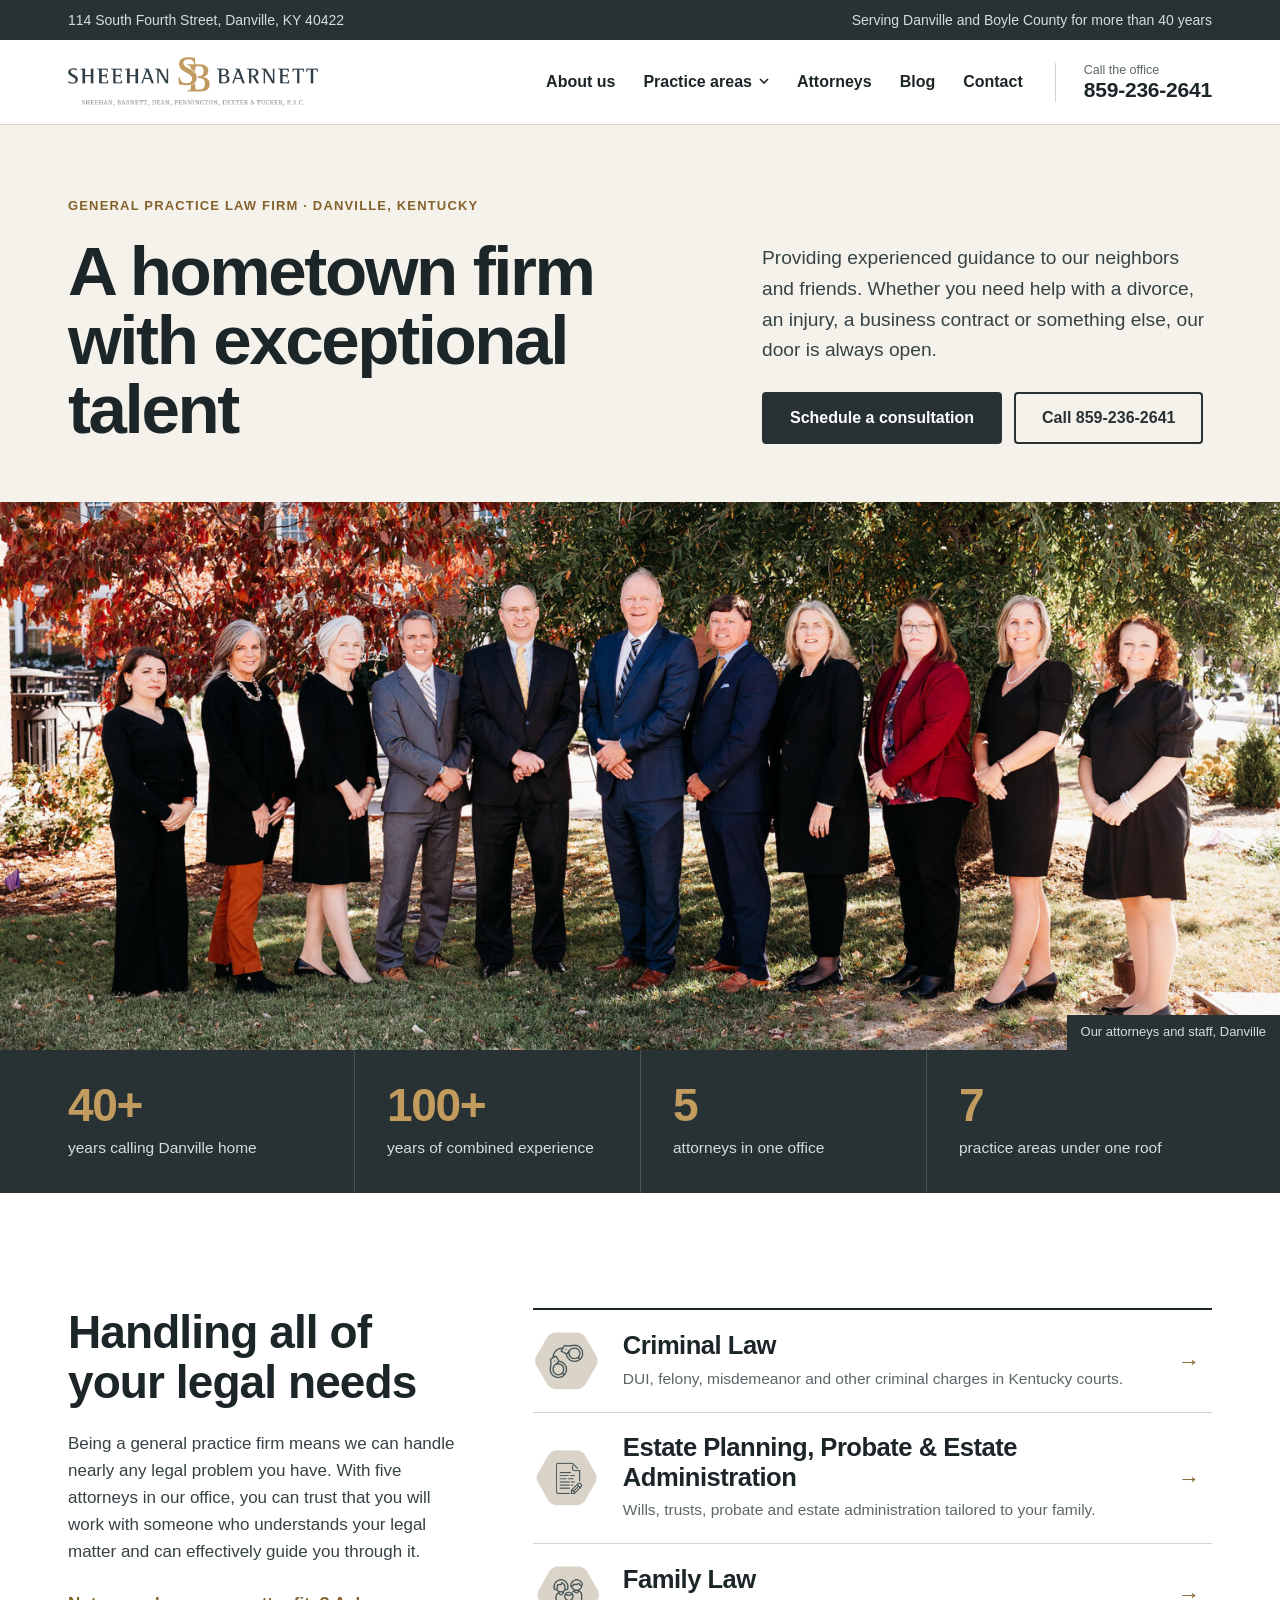
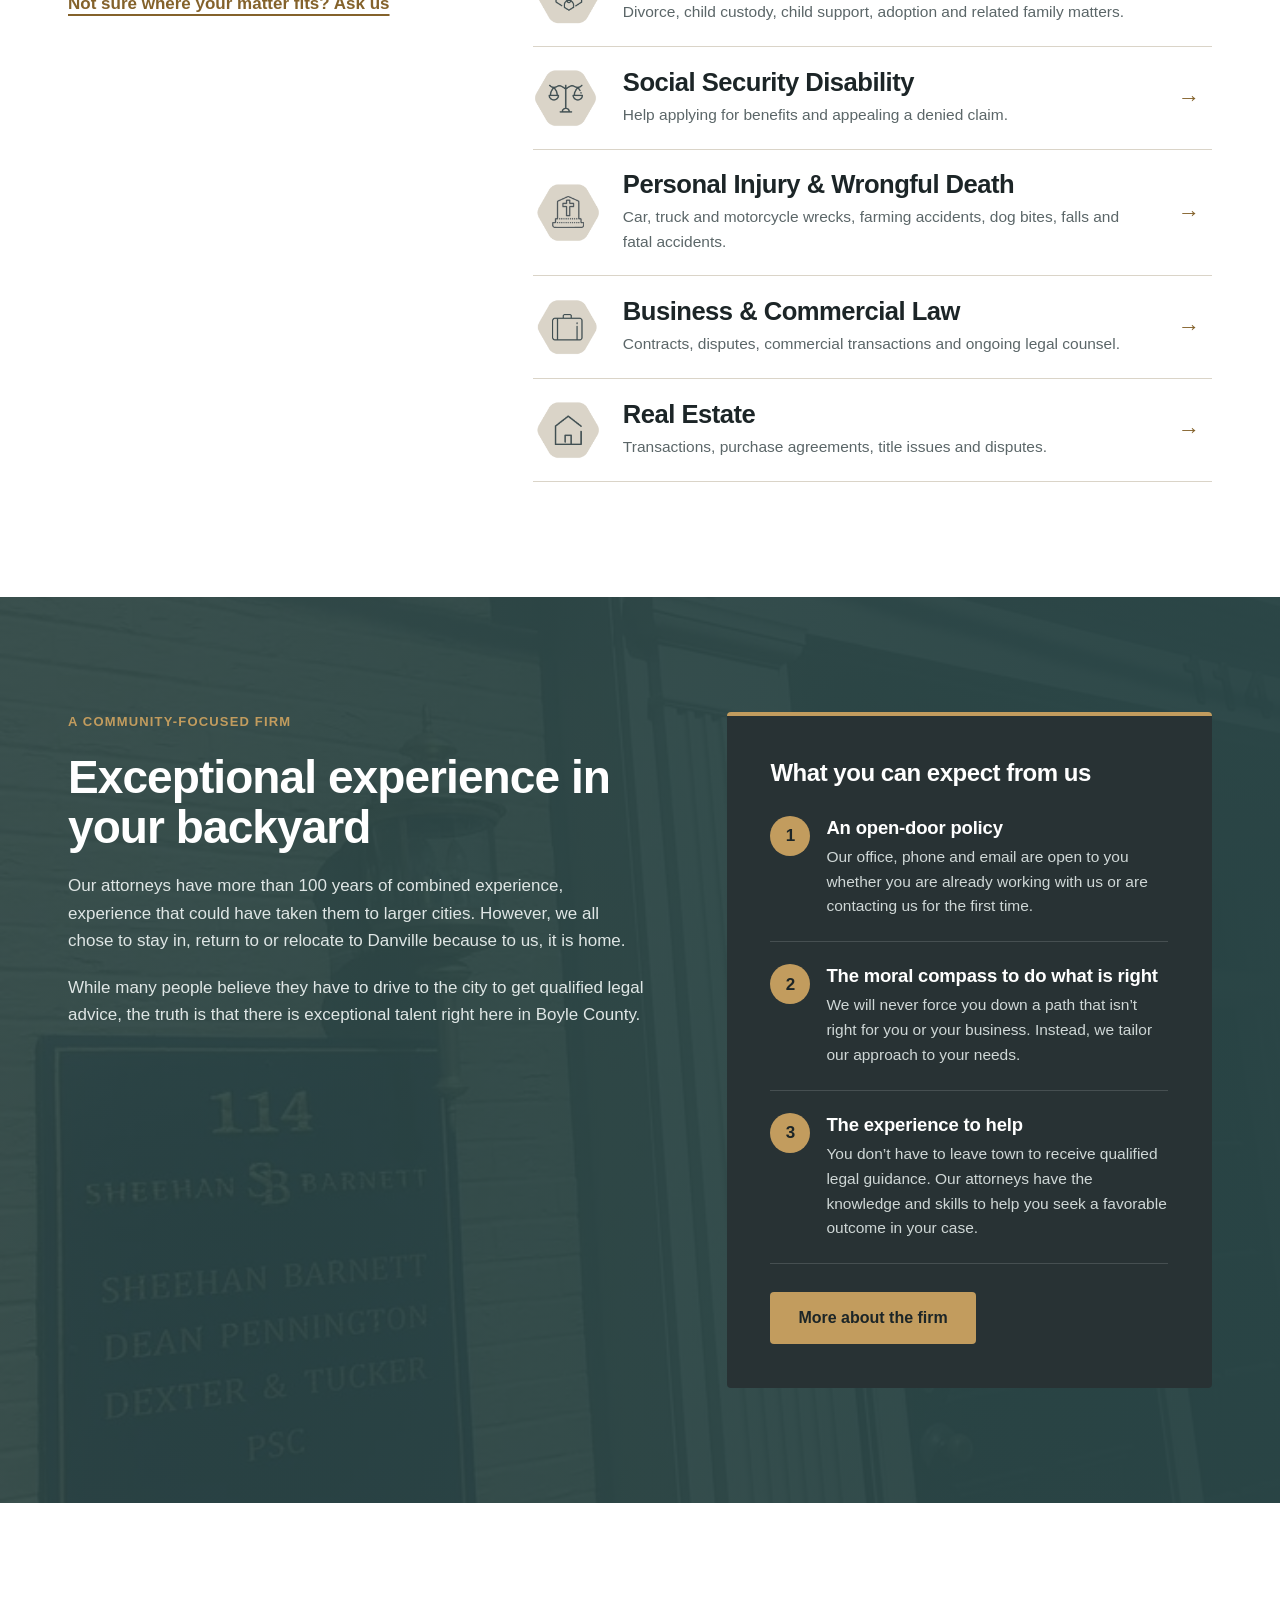
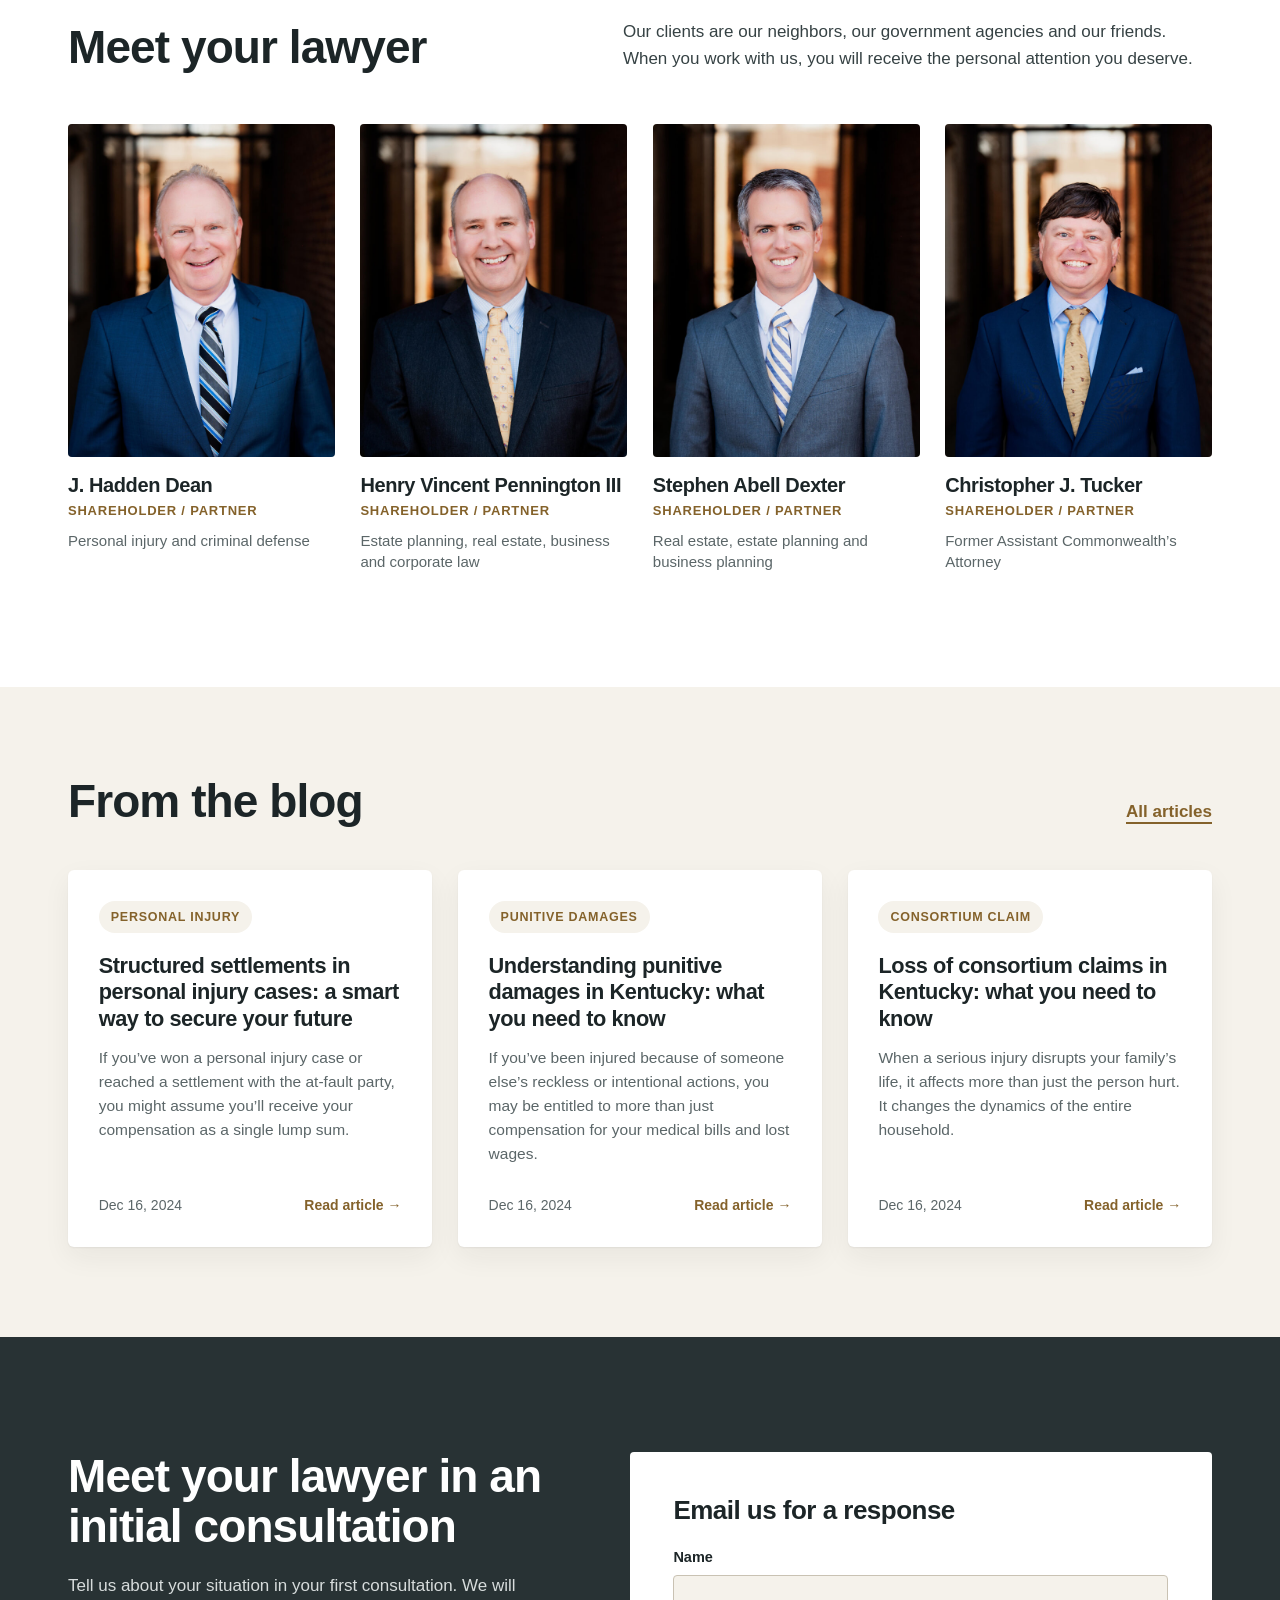
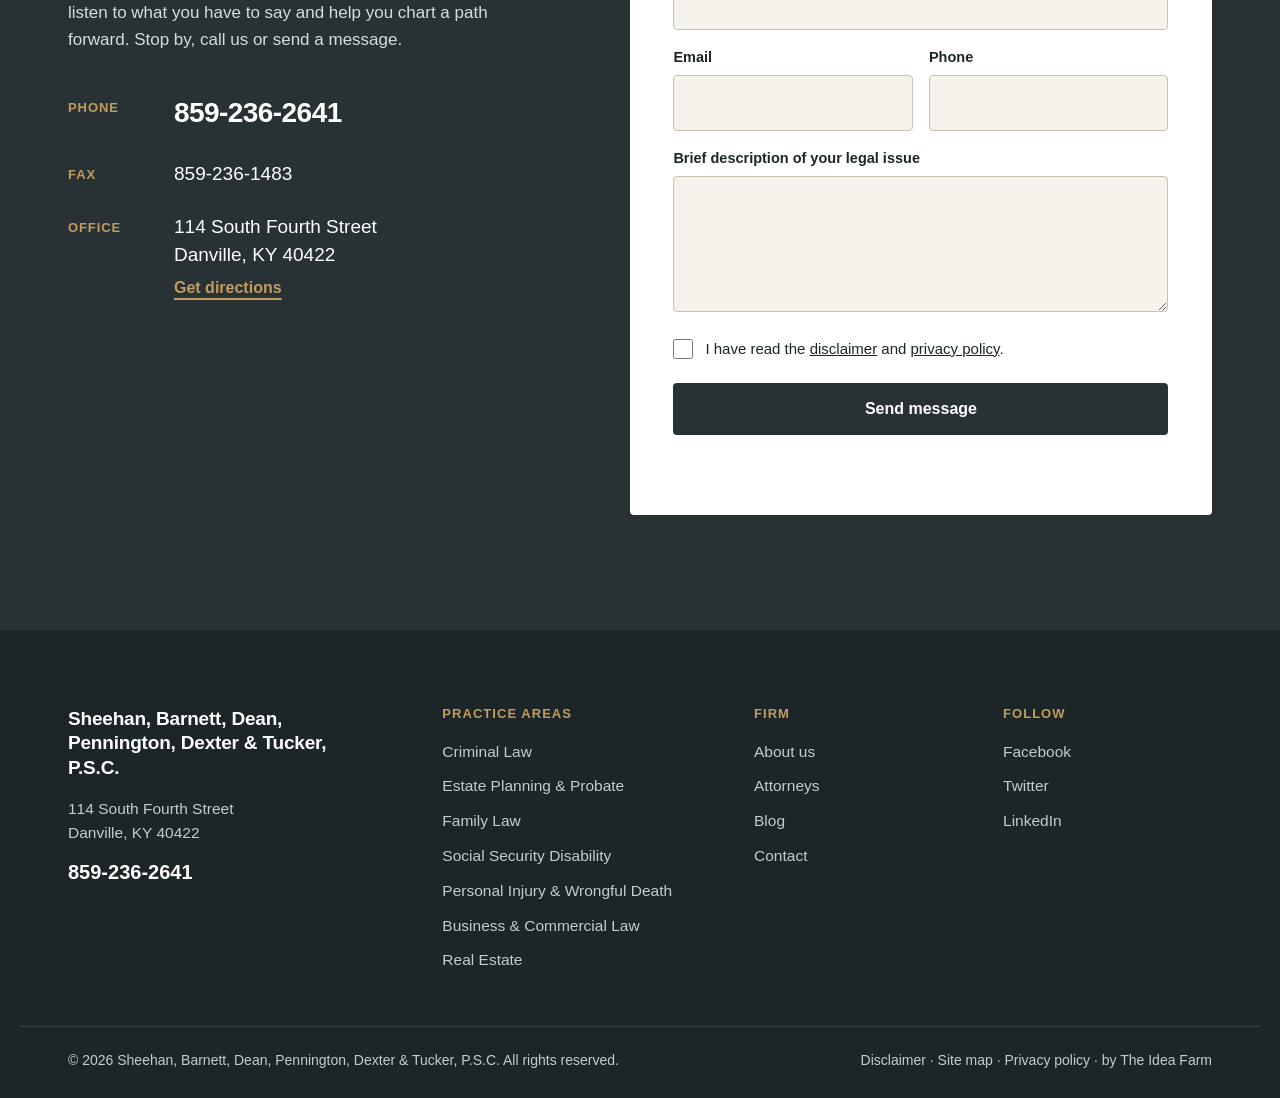
==== index-fullwidth.html @ 9ca78bf1 "Add files via upload" ====
<!doctype html>
<html lang="en">
<head>
<meta charset="utf-8">
<meta name="viewport" content="width=device-width, initial-scale=1">
<title>Sheehan, Barnett, Dean, Pennington, Dexter &amp; Tucker, P.S.C. | Danville, KY Law Firm</title>
<meta name="description" content="Trusted Danville, KY law firm serving clients in family law, criminal defense, estate planning, personal injury, real estate and business matters.">
<meta name="robots" content="noindex">
<link rel="stylesheet" href="css/style.css">
<script>document.documentElement.classList.add('js')</script>
</head>
<body>

<a class="skip" href="#main">Skip to content</a>

<div class="topbar">
  <div class="wrap topbar-in">
    <a href="https://www.google.com/maps/place/Sheehan,+Barnett,+Dean,+Pennington,+Dexter+%26+Tucker+PSC/@37.645401,-84.773971,15z" target="_blank" rel="noopener">114 South Fourth Street, Danville, KY 40422</a>
    <span class="topbar-right">Serving Danville and Boyle County for more than 40 years</span>
  </div>
</div>

<header class="header" id="header">
  <div class="wrap header-in">
    <a class="logo" href="./" aria-label="Sheehan Barnett, home">
      <img src="images/logo.webp" width="401" height="80" alt="Sheehan, Barnett, Dean, Pennington, Dexter &amp; Tucker, P.S.C.">
    </a>

    <nav class="nav" aria-label="Main">
      <a href="#about">About us</a>
      <div class="nav-drop">
        <button type="button" class="nav-drop-btn" aria-expanded="false" aria-controls="drop-practice">Practice areas
          <svg width="10" height="6" viewBox="0 0 10 6" aria-hidden="true"><path d="M1 1l4 4 4-4" fill="none" stroke="currentColor" stroke-width="1.6"/></svg>
        </button>
        <div class="drop" id="drop-practice">
          <a href="#practice">Criminal Law</a>
          <a href="#practice">Estate Planning, Probate &amp; Estate Administration</a>
          <a href="#practice">Family Law</a>
          <a href="#practice">Social Security Disability</a>
          <a href="#practice">Personal Injury &amp; Wrongful Death</a>
          <a href="#practice">Business &amp; Commercial Law</a>
          <a href="#practice">Real Estate</a>
        </div>
      </div>
      <a href="#attorneys">Attorneys</a>
      <a href="#blog">Blog</a>
      <a href="#contact">Contact</a>
    </nav>

    <a class="header-call" href="tel:+18592362641">
      <span class="header-call-label">Call the office</span>
      <span class="header-call-num">859-236-2641</span>
    </a>

    <button type="button" class="burger" aria-label="Open menu" aria-expanded="false" aria-controls="mobile-menu">
      <span></span><span></span><span></span>
    </button>
  </div>
</header>

<div class="mobile-menu" id="mobile-menu" hidden>
  <nav aria-label="Mobile">
    <a href="#about">About us</a>
    <details>
      <summary>Practice areas</summary>
      <a href="#practice">Criminal Law</a>
      <a href="#practice">Estate Planning, Probate &amp; Estate Administration</a>
      <a href="#practice">Family Law</a>
      <a href="#practice">Social Security Disability</a>
      <a href="#practice">Personal Injury &amp; Wrongful Death</a>
      <a href="#practice">Business &amp; Commercial Law</a>
      <a href="#practice">Real Estate</a>
    </details>
    <a href="#attorneys">Attorneys</a>
    <a href="#blog">Blog</a>
    <a href="#contact">Contact</a>
  </nav>
  <div class="mobile-menu-foot">
    <a class="btn btn-gold" href="tel:+18592362641">Call 859-236-2641</a>
    <p>114 South Fourth Street<br>Danville, KY 40422</p>
  </div>
</div>

<main id="main">

  <!-- Hero -->
  <section class="hero hero-wide">
    <div class="wrap hero-wide-in">
      <div>
        <p class="kicker">General practice law firm · Danville, Kentucky</p>
        <h1>A hometown firm with exceptional talent</h1>
      </div>
      <div>
        <p class="lede">Providing experienced guidance to our neighbors and friends. Whether you need help with a divorce, an injury, a business contract or something else, our door is always open.</p>
        <div class="hero-actions">
          <a class="btn btn-dark" href="#contact">Schedule a consultation</a>
          <a class="btn btn-line" href="tel:+18592362641">Call 859-236-2641</a>
        </div>
      </div>
    </div>
    <figure class="hero-wide-photo">
      <img src="images/team.jpg" width="1536" height="1023" alt="The attorneys and staff of Sheehan, Barnett, Dean, Pennington, Dexter &amp; Tucker standing outside in Danville" fetchpriority="high">
      <figcaption>Our attorneys and staff, Danville</figcaption>
    </figure>

    <div class="facts">
      <div class="wrap facts-in">
        <div class="fact"><strong>40+</strong><span>years calling Danville home</span></div>
        <div class="fact"><strong>100+</strong><span>years of combined experience</span></div>
        <div class="fact"><strong>5</strong><span>attorneys in one office</span></div>
        <div class="fact"><strong>7</strong><span>practice areas under one roof</span></div>
      </div>
    </div>
  </section>

  <!-- Practice areas -->
  <section class="practice" id="practice">
    <div class="wrap practice-in">
      <div class="practice-head">
        <h2>Handling all of your legal needs</h2>
        <p>Being a general practice firm means we can handle nearly any legal problem you have. With five attorneys in our office, you can trust that you will work with someone who understands your legal matter and can effectively guide you through it.</p>
        <a class="textlink" href="#contact">Not sure where your matter fits? Ask us</a>
      </div>

      <ul class="practice-list">
        <li class="reveal"><a href="https://danvillekylaw.com/criminal-law/">
          <img class="p-icon" src="images/icon-criminal.png" width="111" height="102" alt="" loading="lazy">
          <span class="p-body"><span class="p-name">Criminal Law</span><span class="p-desc">DUI, felony, misdemeanor and other criminal charges in Kentucky courts.</span></span>
          <span class="p-arrow" aria-hidden="true">→</span></a></li>
        <li class="reveal"><a href="https://danvillekylaw.com/estate-planning-probate-estate-administration/">
          <img class="p-icon" src="images/icon-estate.png" width="116" height="102" alt="" loading="lazy">
          <span class="p-body"><span class="p-name">Estate Planning, Probate &amp; Estate Administration</span><span class="p-desc">Wills, trusts, probate and estate administration tailored to your family.</span></span>
          <span class="p-arrow" aria-hidden="true">→</span></a></li>
        <li class="reveal"><a href="https://danvillekylaw.com/family-law/">
          <img class="p-icon" src="images/icon-family.png" width="113" height="102" alt="" loading="lazy">
          <span class="p-body"><span class="p-name">Family Law</span><span class="p-desc">Divorce, child custody, child support, adoption and related family matters.</span></span>
          <span class="p-arrow" aria-hidden="true">→</span></a></li>
        <li class="reveal"><a href="https://danvillekylaw.com/social-security-disability/">
          <img class="p-icon" src="images/icon-ssd.png" width="114" height="101" alt="" loading="lazy">
          <span class="p-body"><span class="p-name">Social Security Disability</span><span class="p-desc">Help applying for benefits and appealing a denied claim.</span></span>
          <span class="p-arrow" aria-hidden="true">→</span></a></li>
        <li class="reveal"><a href="https://danvillekylaw.com/personal-injury-wrongful-death/">
          <img class="p-icon" src="images/icon-injury.png" width="113" height="101" alt="" loading="lazy">
          <span class="p-body"><span class="p-name">Personal Injury &amp; Wrongful Death</span><span class="p-desc">Car, truck and motorcycle wrecks, farming accidents, dog bites, falls and fatal accidents.</span></span>
          <span class="p-arrow" aria-hidden="true">→</span></a></li>
        <li class="reveal"><a href="https://danvillekylaw.com/business-commercial-law/">
          <img class="p-icon" src="images/icon-business.png" width="118" height="101" alt="" loading="lazy">
          <span class="p-body"><span class="p-name">Business &amp; Commercial Law</span><span class="p-desc">Contracts, disputes, commercial transactions and ongoing legal counsel.</span></span>
          <span class="p-arrow" aria-hidden="true">→</span></a></li>
        <li class="reveal"><a href="https://danvillekylaw.com/real-estate/">
          <img class="p-icon" src="images/icon-realestate.png" width="113" height="101" alt="" loading="lazy">
          <span class="p-body"><span class="p-name">Real Estate</span><span class="p-desc">Transactions, purchase agreements, title issues and disputes.</span></span>
          <span class="p-arrow" aria-hidden="true">→</span></a></li>
      </ul>
    </div>
  </section>

  <!-- About -->
  <section class="about" id="about">
    <div class="wrap about-in">
      <div class="about-lead reveal">
        <p class="kicker kicker-gold">A community-focused firm</p>
        <h2>Exceptional experience in your backyard</h2>
        <p>Our attorneys have more than 100 years of combined experience, experience that could have taken them to larger cities. However, we all chose to stay in, return to or relocate to Danville because to us, it is home.</p>
        <p>While many people believe they have to drive to the city to get qualified legal advice, the truth is that there is exceptional talent right here in Boyle County.</p>
      </div>

      <div class="expect">
        <h3>What you can expect from us</h3>
        <ol>
          <li class="reveal">
            <span class="e-num">1</span>
            <div><h4>An open-door policy</h4>
            <p>Our office, phone and email are open to you whether you are already working with us or are contacting us for the first time.</p></div>
          </li>
          <li class="reveal">
            <span class="e-num">2</span>
            <div><h4>The moral compass to do what is right</h4>
            <p>We will never force you down a path that isn’t right for you or your business. Instead, we tailor our approach to your needs.</p></div>
          </li>
          <li class="reveal">
            <span class="e-num">3</span>
            <div><h4>The experience to help</h4>
            <p>You don’t have to leave town to receive qualified legal guidance. Our attorneys have the knowledge and skills to help you seek a favorable outcome in your case.</p></div>
          </li>
        </ol>
        <a class="btn btn-gold" href="https://danvillekylaw.com/about/">More about the firm</a>
      </div>
    </div>
  </section>

  <!-- Attorneys -->
  <section class="attorneys" id="attorneys">
    <div class="wrap">
      <div class="sec-head">
        <h2>Meet your lawyer</h2>
        <p>Our clients are our neighbors, our government agencies and our friends. When you work with us, you will receive the personal attention you deserve.</p>
      </div>

      <div class="att-grid">
        <a class="att reveal" href="https://danvillekylaw.com/attorney/j-h-dean/">
          <span class="att-photo"><img src="images/dean.jpg" width="682" height="1024" loading="lazy" alt="J. Hadden Dean"></span>
          <span class="att-name">J. Hadden Dean</span>
          <span class="att-role">Shareholder / Partner</span>
          <span class="att-focus">Personal injury and criminal defense</span>
        </a>
        <a class="att reveal" href="https://danvillekylaw.com/attorney/henry-v-pennington-iii/">
          <span class="att-photo"><img src="images/pennington.jpg" width="682" height="1024" loading="lazy" alt="Henry Vincent Pennington III"></span>
          <span class="att-name">Henry Vincent Pennington III</span>
          <span class="att-role">Shareholder / Partner</span>
          <span class="att-focus">Estate planning, real estate, business and corporate law</span>
        </a>
        <a class="att reveal" href="https://danvillekylaw.com/attorney/stephen-a-dexter/">
          <span class="att-photo"><img src="images/dexter.jpg" width="682" height="1024" loading="lazy" alt="Stephen Abell Dexter"></span>
          <span class="att-name">Stephen Abell Dexter</span>
          <span class="att-role">Shareholder / Partner</span>
          <span class="att-focus">Real estate, estate planning and business planning</span>
        </a>
        <a class="att reveal" href="https://danvillekylaw.com/attorney/christopher-j-tucker/">
          <span class="att-photo"><img src="images/tucker.jpg" width="682" height="1024" loading="lazy" alt="Christopher J. Tucker"></span>
          <span class="att-name">Christopher J. Tucker</span>
          <span class="att-role">Shareholder / Partner</span>
          <span class="att-focus">Former Assistant Commonwealth’s Attorney</span>
        </a>
      </div>
    </div>
  </section>

  <!-- Blog -->
  <section class="blog" id="blog">
    <div class="wrap">
      <div class="blog-head">
        <h2>From the blog</h2>
        <a class="textlink" href="https://danvillekylaw.com/blog/">All articles</a>
      </div>
      <div class="post-cards">
        <a class="post-card reveal" href="https://danvillekylaw.com/structured-settlements-in-personal-injury-cases-a-smart-way-to-secure-your-future/">
          <span class="post-tag">Personal Injury</span>
          <span class="post-title">Structured settlements in personal injury cases: a smart way to secure your future</span>
          <span class="post-ex">If you’ve won a personal injury case or reached a settlement with the at-fault party, you might assume you’ll receive your compensation as a single lump sum.</span>
          <span class="post-foot"><span>Dec 16, 2024</span><span class="post-more">Read article <span aria-hidden="true">→</span></span></span>
        </a>
        <a class="post-card reveal" href="https://danvillekylaw.com/understanding-punitive-damages-in-kentucky-what-you-need-to-know/">
          <span class="post-tag">Punitive Damages</span>
          <span class="post-title">Understanding punitive damages in Kentucky: what you need to know</span>
          <span class="post-ex">If you’ve been injured because of someone else’s reckless or intentional actions, you may be entitled to more than just compensation for your medical bills and lost wages.</span>
          <span class="post-foot"><span>Dec 16, 2024</span><span class="post-more">Read article <span aria-hidden="true">→</span></span></span>
        </a>
        <a class="post-card reveal" href="https://danvillekylaw.com/loss-of-consortium-claims-in-kentucky-what-you-need-to-know/">
          <span class="post-tag">Consortium Claim</span>
          <span class="post-title">Loss of consortium claims in Kentucky: what you need to know</span>
          <span class="post-ex">When a serious injury disrupts your family’s life, it affects more than just the person hurt. It changes the dynamics of the entire household.</span>
          <span class="post-foot"><span>Dec 16, 2024</span><span class="post-more">Read article <span aria-hidden="true">→</span></span></span>
        </a>
      </div>
    </div>
  </section>

  <!-- Contact -->
  <section class="contact" id="contact">
    <div class="wrap contact-in">
      <div class="contact-info">
        <h2>Meet your lawyer in an initial consultation</h2>
        <p>Tell us about your situation in your first consultation. We will listen to what you have to say and help you chart a path forward. Stop by, call us or send a message.</p>

        <dl class="nap">
          <div><dt>Phone</dt><dd><a href="tel:+18592362641">859-236-2641</a></dd></div>
          <div><dt>Fax</dt><dd>859-236-1483</dd></div>
          <div><dt>Office</dt><dd>114 South Fourth Street<br>Danville, KY 40422<br>
            <a class="textlink textlink-light" href="https://www.google.com/maps/place/Sheehan,+Barnett,+Dean,+Pennington,+Dexter+%26+Tucker+PSC/@37.645401,-84.773971,15z" target="_blank" rel="noopener">Get directions</a></dd></div>
        </dl>
      </div>

      <form class="form" id="consult-form" novalidate>
        <h3>Email us for a response</h3>
        <div class="field">
          <label for="f-name">Name</label>
          <input id="f-name" name="name" type="text" autocomplete="name" required>
        </div>
        <div class="field-row">
          <div class="field">
            <label for="f-email">Email</label>
            <input id="f-email" name="email" type="email" autocomplete="email" required>
          </div>
          <div class="field">
            <label for="f-phone">Phone</label>
            <input id="f-phone" name="phone" type="tel" autocomplete="tel">
          </div>
        </div>
        <div class="field">
          <label for="f-msg">Brief description of your legal issue</label>
          <textarea id="f-msg" name="message" rows="4" required></textarea>
        </div>
        <label class="check">
          <input type="checkbox" name="disclaimer" required>
          <span>I have read the <a href="https://danvillekylaw.com/disclaimer/">disclaimer</a> and <a href="https://danvillekylaw.com/privacy-policy/">privacy policy</a>.</span>
        </label>
        <button class="btn btn-dark btn-full" type="submit">Send message</button>
        <p class="form-note" id="form-note" role="status" aria-live="polite"></p>
      </form>
    </div>
  </section>

</main>

<footer class="footer">
  <div class="wrap footer-in">
    <div class="footer-brand">
      <p class="footer-name">Sheehan, Barnett, Dean, Pennington, Dexter &amp; Tucker, P.S.C.</p>
      <p>114 South Fourth Street<br>Danville, KY 40422</p>
      <p><a href="tel:+18592362641">859-236-2641</a></p>
    </div>
    <nav class="footer-col" aria-label="Practice areas">
      <h4>Practice areas</h4>
      <a href="https://danvillekylaw.com/criminal-law/">Criminal Law</a>
      <a href="https://danvillekylaw.com/estate-planning-probate-estate-administration/">Estate Planning &amp; Probate</a>
      <a href="https://danvillekylaw.com/family-law/">Family Law</a>
      <a href="https://danvillekylaw.com/social-security-disability/">Social Security Disability</a>
      <a href="https://danvillekylaw.com/personal-injury-wrongful-death/">Personal Injury &amp; Wrongful Death</a>
      <a href="https://danvillekylaw.com/business-commercial-law/">Business &amp; Commercial Law</a>
      <a href="https://danvillekylaw.com/real-estate/">Real Estate</a>
    </nav>
    <nav class="footer-col" aria-label="Firm">
      <h4>Firm</h4>
      <a href="https://danvillekylaw.com/about/">About us</a>
      <a href="#attorneys">Attorneys</a>
      <a href="https://danvillekylaw.com/blog/">Blog</a>
      <a href="#contact">Contact</a>
    </nav>
    <nav class="footer-col" aria-label="Follow">
      <h4>Follow</h4>
      <a href="https://www.facebook.com/Sheehan-Barnett-Dean-Pennington-Little-Dexter-PSC-392162630983273/" target="_blank" rel="noopener">Facebook</a>
      <a href="https://twitter.com/KyDanville" target="_blank" rel="noopener">Twitter</a>
      <a href="https://www.linkedin.com/company/sheehanbarnettdeanpenningtonlittle&amp;dexterp.s.c./" target="_blank" rel="noopener">LinkedIn</a>
    </nav>
  </div>
  <div class="wrap footer-base">
    <p>© 2026 Sheehan, Barnett, Dean, Pennington, Dexter &amp; Tucker, P.S.C. All rights reserved.</p>
    <p><a href="https://danvillekylaw.com/disclaimer/">Disclaimer</a> · <a href="https://danvillekylaw.com/site-map/">Site map</a> · <a href="https://danvillekylaw.com/privacy-policy/">Privacy policy</a> · by The Idea Farm</p>
  </div>
</footer>

<div class="dock" aria-label="Quick contact">
  <a href="tel:+18592362641">Call 859-236-2641</a>
  <a class="dock-gold" href="#contact">Send a message</a>
</div>

<script src="js/main.js"></script>
</body>
</html>
---- css/style.css ----
/* Sheehan Barnett home page mockup */

:root {
  --ink: #1c2527;
  --slate: #283234;
  --teal: #2a4647;
  --gold: #c29c5e;
  --gold-deep: #84622b;
  --paper: #f5f2eb;
  --sand: #dad4c8;
  --white: #fff;
  --muted: #5b6668;
  --sans: "Helvetica Neue", Helvetica, Arial, sans-serif;
  --wrap: 1240px;
  --pad: clamp(20px, 4vw, 48px);
}

*, *::before, *::after { box-sizing: border-box; }
html { scroll-behavior: smooth; scroll-padding-top: 96px; -webkit-text-size-adjust: 100%; }
body {
  margin: 0;
  font-family: var(--sans);
  font-size: 17px;
  line-height: 1.6;
  color: var(--ink);
  background: var(--white);
  -webkit-font-smoothing: antialiased;
}
img { max-width: 100%; height: auto; display: block; }
a { color: inherit; }
h1, h2, h3, h4, p, ul, ol, dl, dd, figure { margin: 0; }
ul, ol { padding: 0; list-style: none; }
h1, h2, h3, h4 { font-weight: 700; letter-spacing: -0.02em; line-height: 1.08; }
h2 { font-size: clamp(30px, 3.6vw, 46px); }
button { font: inherit; color: inherit; }

.wrap { max-width: var(--wrap); margin: 0 auto; padding: 0 var(--pad); }

.skip { position: absolute; left: -999px; top: 0; background: var(--ink); color: #fff; padding: 10px 16px; z-index: 100; }
.skip:focus { left: 8px; top: 8px; }

:focus-visible { outline: 3px solid var(--gold); outline-offset: 3px; }

/* Buttons */
.btn {
  display: inline-flex; align-items: center; justify-content: center;
  min-height: 52px; padding: 0 26px;
  font-weight: 700; font-size: 16px; text-decoration: none;
  border: 2px solid transparent; border-radius: 4px; cursor: pointer;
  transition: background .2s, color .2s, border-color .2s, transform .2s;
}
.btn:active { transform: translateY(1px); }
.btn-dark { background: var(--slate); color: #fff; }
.btn-dark:hover { background: var(--teal); }
.btn-line { border-color: var(--slate); color: var(--slate); }
.btn-line:hover { background: var(--slate); color: #fff; }
.btn-gold { background: var(--gold); color: var(--ink); }
.btn-gold:hover { background: #d0ac70; }
.btn-full { width: 100%; }

.textlink {
  font-weight: 700; color: var(--gold-deep);
  text-decoration: underline; text-decoration-thickness: 2px; text-underline-offset: 5px;
}
.textlink:hover { color: var(--ink); }
.textlink-light { color: var(--gold); }
.textlink-light:hover { color: #fff; }

.kicker {
  font-size: 13px; font-weight: 700; letter-spacing: .09em; text-transform: uppercase;
  color: var(--gold-deep); margin-bottom: 20px;
}
.kicker-gold { color: var(--gold); }

/* Top bar */
.topbar { background: var(--slate); color: #d7dcdc; font-size: 14px; }
.topbar-in { display: flex; justify-content: space-between; gap: 24px; padding-top: 9px; padding-bottom: 9px; }
.topbar a { text-decoration: none; }
.topbar a:hover { color: #fff; text-decoration: underline; }

/* Header */
.header {
  position: sticky; top: 0; z-index: 50;
  background: #fff; border-bottom: 1px solid var(--sand);
  transition: box-shadow .25s;
}
.header.is-stuck { box-shadow: 0 6px 24px rgba(28, 37, 39, .09); }
.header-in { display: flex; align-items: center; gap: 32px; height: 84px; }
.logo img { width: 250px; }
.nav { display: flex; align-items: center; gap: 28px; margin-left: auto; }
.nav > a, .nav-drop-btn {
  font-size: 16px; font-weight: 600; text-decoration: none;
  background: none; border: 0; padding: 8px 0; cursor: pointer;
  display: inline-flex; align-items: center; gap: 7px;
  border-bottom: 2px solid transparent;
}
.nav > a:hover, .nav-drop-btn:hover, .nav-drop.is-open .nav-drop-btn { border-bottom-color: var(--gold); }
.nav-drop { position: relative; }
.drop {
  position: absolute; top: calc(100% + 14px); left: -20px; width: 330px;
  background: #fff; border: 1px solid var(--sand); border-top: 3px solid var(--gold);
  box-shadow: 0 18px 40px rgba(28, 37, 39, .14);
  padding: 8px 0;
  opacity: 0; visibility: hidden; transform: translateY(-6px);
  transition: opacity .18s, transform .18s, visibility .18s;
}
.nav-drop.is-open .drop, .nav-drop:focus-within .drop { opacity: 1; visibility: visible; transform: none; }
.drop a { display: block; padding: 10px 20px; font-size: 15.5px; text-decoration: none; }
.drop a:hover { background: var(--paper); }

.header-call { text-decoration: none; line-height: 1.15; padding-left: 28px; border-left: 1px solid var(--sand); }
.header-call-label { display: block; font-size: 12.5px; color: var(--muted); }
.header-call-num { display: block; font-size: 21px; font-weight: 700; letter-spacing: -0.01em; }
.header-call:hover .header-call-num { color: var(--gold-deep); }

.burger { display: none; width: 48px; height: 48px; background: none; border: 0; padding: 12px; cursor: pointer; margin-left: auto; }
.burger span { display: block; height: 2px; background: var(--ink); margin: 5px 0; transition: transform .25s, opacity .25s; }
.burger[aria-expanded="true"] span:nth-child(1) { transform: translateY(7px) rotate(45deg); }
.burger[aria-expanded="true"] span:nth-child(2) { opacity: 0; }
.burger[aria-expanded="true"] span:nth-child(3) { transform: translateY(-7px) rotate(-45deg); }

.mobile-menu {
  position: fixed; inset: 0; top: 68px; z-index: 45;
  background: #fff; overflow-y: auto; padding: 12px var(--pad) 120px;
}
.mobile-menu[hidden] { display: none; }
.mobile-menu nav > a, .mobile-menu summary {
  display: block; padding: 17px 0; font-size: 21px; font-weight: 700; letter-spacing: -0.01em;
  text-decoration: none; border-bottom: 1px solid var(--sand); cursor: pointer; list-style: none;
}
.mobile-menu summary::-webkit-details-marker { display: none; }
.mobile-menu summary::after { content: "+"; float: right; font-weight: 400; color: var(--gold-deep); }
.mobile-menu details[open] summary::after { content: "–"; }
.mobile-menu details a { display: block; padding: 12px 0 12px 16px; font-size: 17px; text-decoration: none; border-bottom: 1px solid #ece8df; }
.mobile-menu-foot { margin-top: 28px; }
.mobile-menu-foot .btn { width: 100%; }
.mobile-menu-foot p { margin-top: 18px; color: var(--muted); font-size: 15px; }

/* Hero */
.hero { background: var(--paper); }
.hero-in {
  display: grid; grid-template-columns: minmax(0, 5fr) minmax(0, 6fr);
  gap: clamp(32px, 5vw, 72px); align-items: center;
  padding-top: clamp(40px, 6vw, 84px); padding-bottom: clamp(40px, 6vw, 84px);
}
.hero h1 { font-size: clamp(40px, 5.4vw, 72px); letter-spacing: -0.035em; line-height: 1; }
.lede { margin-top: 24px; font-size: clamp(17px, 1.5vw, 20px); color: #364244; max-width: 30em; }
.hero-actions { display: flex; flex-wrap: wrap; gap: 12px; margin-top: 34px; }
.hero-photo { position: relative; }
.hero-photo img { width: 100%; aspect-ratio: 3 / 2; object-fit: cover; border-radius: 4px; }
.hero-photo::before {
  content: ""; position: absolute; right: -14px; bottom: 22px; width: 60%; height: 70%;
  background: var(--gold); border-radius: 4px; z-index: 0;
}
.hero-photo img { position: relative; z-index: 1; }
.hero-photo figcaption { position: relative; z-index: 1; margin-top: 12px; font-size: 13.5px; color: var(--muted); }

.facts { background: var(--slate); color: #fff; }
.facts-in { display: grid; grid-template-columns: repeat(4, 1fr); }
.fact { padding: 32px 28px 34px 0; display: flex; flex-direction: column; align-items: flex-start; gap: 10px; }
.fact + .fact { padding-left: 32px; border-left: 1px solid rgba(255, 255, 255, .16); }
.fact strong { font-size: clamp(34px, 3.6vw, 48px); letter-spacing: -0.03em; line-height: 1; color: var(--gold); }
.fact span { font-size: 15.5px; line-height: 1.35; color: #d7dcdc; }

/* Hero, image behind the text */
.hero-bg { position: relative; background: var(--slate); color: #fff; }
.hero-bg-img {
  position: absolute; left: 0; right: 0; top: 0; height: var(--hero-h, 100%);
  background: url(../images/hero-courthouse-web.webp) 70% 30% / cover no-repeat;
}
.hero-bg-img::after {
  content: ""; position: absolute; inset: 0;
  background: linear-gradient(90deg, rgba(28, 37, 39, .94) 0%, rgba(28, 37, 39, .86) 38%, rgba(28, 37, 39, .38) 72%, rgba(28, 37, 39, .2) 100%);
}
.hero-bg-in {
  position: relative; display: flex; flex-direction: column; justify-content: center;
  min-height: clamp(460px, 62vh, 640px);
  padding-top: clamp(56px, 7vw, 96px); padding-bottom: clamp(56px, 7vw, 96px);
}
.hero-bg h1 { max-width: 11em; }
.hero-bg .lede { color: #e3e8e7; }
.hero-bg .facts { position: relative; }
.btn-line-light { border-color: rgba(255, 255, 255, .75); color: #fff; }
.btn-line-light:hover { background: #fff; color: var(--ink); border-color: #fff; }

/* Hero, full-width image version */
.hero-wide-in {
  display: grid; grid-template-columns: minmax(0, 7fr) minmax(0, 5fr);
  gap: clamp(28px, 5vw, 80px); align-items: end;
  padding-top: clamp(40px, 5.5vw, 76px); padding-bottom: clamp(36px, 4.5vw, 60px);
}
.hero-wide .lede { margin-top: 0; }
.hero-wide .hero-actions { margin-top: 26px; }
.hero-wide-photo { position: relative; }
.hero-wide-photo img { width: 100%; aspect-ratio: 21 / 9; max-height: 640px; object-fit: cover; object-position: 50% 72%; }
.hero-wide-photo figcaption {
  position: absolute; right: 0; bottom: 0;
  background: var(--slate); color: #d7dcdc; font-size: 13px; padding: 7px 14px;
}

/* Practice areas */
.practice { padding: clamp(64px, 9vw, 124px) 0; }
.practice-in { display: grid; grid-template-columns: minmax(0, 4fr) minmax(0, 7fr); gap: clamp(32px, 6vw, 96px); align-items: start; }
.practice-head { position: sticky; top: 124px; }
.practice-head p { margin: 22px 0 24px; color: #364244; }

.practice-list { border-top: 2px solid var(--ink); }
.practice-list a {
  display: grid; grid-template-columns: 68px 1fr 32px; gap: 22px; align-items: center;
  padding: 20px 12px 20px 0; text-decoration: none;
  border-bottom: 1px solid var(--sand);
  transition: background .2s, padding .25s;
}
.p-icon { width: 68px; height: 62px; object-fit: contain; transition: transform .25s; }
.practice-list a:hover .p-icon { transform: scale(1.06); }
.p-name { display: block; font-size: clamp(20px, 2vw, 26px); font-weight: 700; letter-spacing: -0.02em; line-height: 1.15; }
.p-desc { display: block; margin-top: 6px; font-size: 15.5px; color: var(--muted); }
.p-arrow { font-size: 22px; color: var(--gold-deep); transition: transform .25s; justify-self: end; }
.practice-list a:hover { background: var(--paper); padding-left: 16px; }
.practice-list a:hover .p-arrow { transform: translateX(6px); }

/* About */
.about { position: relative; isolation: isolate; background: var(--teal); color: #fff; padding: clamp(64px, 9vw, 124px) 0; }
.about::before {
  content: ""; position: absolute; inset: 0; z-index: -2;
  background: url(../images/office-door.jpg) 0% 62% / cover no-repeat;
}
.about::after {
  content: ""; position: absolute; inset: 0; z-index: -1;
  background: linear-gradient(90deg, rgba(42, 70, 71, .86) 0%, rgba(42, 70, 71, .9) 45%, rgba(42, 70, 71, .96) 100%);
}
.about-in { display: grid; grid-template-columns: minmax(0, 6fr) minmax(0, 5fr); gap: clamp(36px, 6vw, 96px); align-items: start; }
.about-lead p:not(.kicker) { margin-top: 20px; color: #dfe6e5; max-width: 34em; }
.about-photo { margin-top: 36px; max-width: 420px; }
.about-photo img { border-radius: 4px; width: 100%; aspect-ratio: 5 / 4; object-fit: cover; object-position: 30% 75%; }

.expect { background: var(--slate); padding: clamp(28px, 3.4vw, 44px); border-radius: 4px; border-top: 4px solid var(--gold); }
.expect h3 { font-size: 24px; margin-bottom: 8px; }
.expect li { display: grid; grid-template-columns: 40px 1fr; gap: 16px; padding: 22px 0; border-bottom: 1px solid rgba(255, 255, 255, .14); }
.e-num {
  width: 40px; height: 40px; border-radius: 50%;
  display: grid; place-items: center;
  background: var(--gold); color: var(--ink); font-weight: 700;
}
.expect h4 { font-size: 18.5px; letter-spacing: -0.01em; line-height: 1.25; }
.expect li p { margin-top: 6px; font-size: 15.5px; color: #cfd7d6; }
.expect .btn { margin-top: 28px; }

/* Attorneys */
.attorneys { padding: clamp(64px, 9vw, 124px) 0; }
.sec-head { display: grid; grid-template-columns: minmax(0, 5fr) minmax(0, 6fr); gap: clamp(20px, 5vw, 72px); align-items: end; margin-bottom: clamp(32px, 4vw, 56px); }
.sec-head p { color: #364244; max-width: 34em; }

.att-grid { display: grid; grid-template-columns: repeat(4, 1fr); gap: clamp(16px, 2vw, 28px); }
.att { text-decoration: none; display: block; }
.att-photo { display: block; overflow: hidden; border-radius: 4px; background: var(--sand); }
.att-photo img { width: 100%; aspect-ratio: 4 / 5; object-fit: cover; object-position: 50% 12%; transition: transform .5s ease; }
.att:hover .att-photo img { transform: scale(1.04); }
.att-name { display: block; margin-top: 16px; font-size: 20px; font-weight: 700; letter-spacing: -0.02em; line-height: 1.2; }
.att-role { display: block; margin-top: 4px; font-size: 13px; font-weight: 700; letter-spacing: .06em; text-transform: uppercase; color: var(--gold-deep); }
.att-focus { display: block; margin-top: 8px; font-size: 15px; color: var(--muted); line-height: 1.4; }
.att:hover .att-name { text-decoration: underline; text-decoration-thickness: 2px; text-underline-offset: 4px; }

/* Blog */
.blog { background: var(--paper); padding: clamp(56px, 7vw, 96px) 0; }
.blog-head { display: flex; align-items: baseline; justify-content: space-between; gap: 24px; margin-bottom: clamp(28px, 3.4vw, 44px); }
.post-cards { display: grid; grid-template-columns: repeat(3, 1fr); gap: clamp(16px, 2vw, 28px); }
.post-card {
  display: flex; flex-direction: column;
  background: #fff; border-radius: 6px; padding: clamp(24px, 2.4vw, 34px);
  text-decoration: none;
  box-shadow: 0 1px 2px rgba(28, 37, 39, .06), 0 10px 28px rgba(28, 37, 39, .06);
  transition: transform .25s, box-shadow .25s;
}
.post-card:hover { transform: translateY(-4px); box-shadow: 0 2px 4px rgba(28, 37, 39, .08), 0 20px 40px rgba(28, 37, 39, .13); }
.post-tag {
  align-self: flex-start; background: var(--paper); color: var(--gold-deep);
  font-size: 12.5px; font-weight: 700; letter-spacing: .06em; text-transform: uppercase;
  padding: 6px 12px; border-radius: 100px;
}
.post-title { display: block; margin-top: 20px; font-size: clamp(19px, 1.7vw, 23px); font-weight: 700; letter-spacing: -0.02em; line-height: 1.22; }
.post-ex { display: block; margin-top: 14px; font-size: 15.5px; line-height: 1.55; color: var(--muted); }
.post-foot { display: flex; justify-content: space-between; align-items: baseline; gap: 12px; margin-top: auto; padding-top: 28px; font-size: 14px; color: var(--muted); }
.post-more { font-weight: 700; color: var(--gold-deep); white-space: nowrap; }
.post-more span { display: inline-block; transition: transform .25s; }
.post-card:hover .post-more span { transform: translateX(5px); }

/* Team photo band */
.team-band { position: relative; background: var(--slate); }
.team-band img { width: 100%; aspect-ratio: 21 / 9; max-height: 680px; object-fit: cover; object-position: 50% 72%; }
.team-band figcaption {
  position: absolute; left: 0; bottom: 0;
  background: var(--slate); color: #d7dcdc; font-size: 13px; padding: 7px 14px;
}

/* Contact */
.contact { background: var(--slate); color: #fff; padding: clamp(64px, 9vw, 124px) 0; }
.contact-in { display: grid; grid-template-columns: minmax(0, 5fr) minmax(0, 6fr); gap: clamp(36px, 6vw, 96px); align-items: start; }
.contact-info > p { margin-top: 20px; color: #d7dcdc; max-width: 30em; }
.nap { margin-top: 40px; display: grid; gap: 26px; }
.nap > div { display: grid; grid-template-columns: 90px 1fr; gap: 16px; }
.nap dt { font-size: 13px; font-weight: 700; letter-spacing: .07em; text-transform: uppercase; color: var(--gold); padding-top: 5px; }
.nap dd { font-size: 19px; line-height: 1.45; }
.nap dd a[href^="tel"] { font-size: 28px; font-weight: 700; letter-spacing: -0.02em; text-decoration: none; }
.nap dd a[href^="tel"]:hover { color: var(--gold); }
.nap .textlink { display: inline-block; margin-top: 8px; font-size: 16px; }

.form { background: #fff; color: var(--ink); padding: clamp(24px, 3.4vw, 44px); border-radius: 4px; }
.form h3 { font-size: 26px; margin-bottom: 22px; }
.field { margin-bottom: 16px; }
.field-row { display: grid; grid-template-columns: 1fr 1fr; gap: 16px; }
.field label { display: block; font-size: 14.5px; font-weight: 700; margin-bottom: 6px; }
.field input, .field textarea {
  width: 100%; font: inherit; color: inherit;
  padding: 13px 14px; background: var(--paper);
  border: 1.5px solid #c9c2b3; border-radius: 4px;
  transition: border-color .2s, background .2s;
}
.field input:focus, .field textarea:focus { outline: none; border-color: var(--teal); background: #fff; box-shadow: 0 0 0 3px rgba(194, 156, 94, .35); }
.field textarea { resize: vertical; min-height: 110px; }
.field .is-bad { border-color: #a8321f; }
.check { display: flex; gap: 12px; align-items: flex-start; font-size: 15px; margin: 6px 0 22px; cursor: pointer; }
.check input { width: 20px; height: 20px; margin: 2px 0 0; accent-color: var(--teal); flex: none; }
.form-note { margin-top: 14px; font-size: 15px; min-height: 1.5em; }
.form-note.is-bad { color: #a8321f; }
.form-note.is-ok { color: #1f5f45; font-weight: 700; }

/* Footer */
.footer { background: var(--ink); color: #c5cccc; font-size: 15.5px; padding-top: clamp(48px, 6vw, 80px); }
.footer-in { display: grid; grid-template-columns: 1.6fr 1.3fr 1fr 1fr; gap: 40px; padding-bottom: 48px; }
.footer-name { color: #fff; font-size: 19px; font-weight: 700; letter-spacing: -0.01em; line-height: 1.3; max-width: 15em; margin-bottom: 16px; }
.footer-brand p + p { margin-top: 10px; }
.footer-brand a { color: #fff; font-weight: 700; font-size: 20px; text-decoration: none; }
.footer h4 { font-size: 13px; letter-spacing: .08em; text-transform: uppercase; color: var(--gold); margin-bottom: 14px; }
.footer-col a { display: block; padding: 5px 0; text-decoration: none; }
.footer a:hover { color: #fff; text-decoration: underline; }
.footer-base { display: flex; flex-wrap: wrap; justify-content: space-between; gap: 8px 24px; padding-top: 22px; padding-bottom: 26px; border-top: 1px solid rgba(255, 255, 255, .12); font-size: 14px; }
.footer-base a { text-decoration: none; }

/* Mobile dock */
.dock { display: none; }

/* Reveal on scroll */
.js .reveal { opacity: 0; transform: translateY(18px); transition: opacity .6s ease, transform .6s ease; }
.js .reveal.is-in { opacity: 1; transform: none; }
.practice-list .reveal:nth-child(2), .att-grid .reveal:nth-child(2), .posts .reveal:nth-child(2), .expect .reveal:nth-child(2) { transition-delay: .07s; }
.practice-list .reveal:nth-child(3), .att-grid .reveal:nth-child(3), .posts .reveal:nth-child(3), .expect .reveal:nth-child(3) { transition-delay: .14s; }
.att-grid .reveal:nth-child(4) { transition-delay: .21s; }

@media (prefers-reduced-motion: reduce) {
  html { scroll-behavior: auto; }
  .js .reveal { opacity: 1; transform: none; transition: none; }
  * { transition-duration: .01ms !important; }
}

/* Tablet */
@media (max-width: 1080px) {
  .nav, .header-call { display: none; }
  .burger { display: block; }
  .header-in { height: 68px; }
  .logo img { width: 210px; }
  .topbar-right { display: none; }
  .topbar-in { justify-content: center; }

  .hero-in, .hero-wide-in { grid-template-columns: 1fr; align-items: start; }
  .hero-wide-photo img { aspect-ratio: 16 / 9; }
  .hero-photo::before { right: -8px; }
  .facts-in { grid-template-columns: repeat(2, 1fr); }
  .fact { padding: 22px 16px 22px 0; }
  .fact:nth-child(3) { padding-left: 0; border-left: 0; }
  .fact:nth-child(n+3) { border-top: 1px solid rgba(255, 255, 255, .16); }

  .practice-in, .about-in, .contact-in, .sec-head { grid-template-columns: 1fr; }
  .post-cards { grid-template-columns: 1fr; }
  .team-band img { aspect-ratio: 16 / 9; }
  .hero-bg-img::after { background: linear-gradient(90deg, rgba(28, 37, 39, .92) 0%, rgba(28, 37, 39, .78) 60%, rgba(28, 37, 39, .55) 100%); }
  .practice-head { position: static; }
  .att-grid { grid-template-columns: repeat(2, 1fr); row-gap: 36px; }
  .footer-in { grid-template-columns: 1fr 1fr; }
}

/* Phone */
@media (max-width: 640px) {
  body { font-size: 16.5px; padding-bottom: 64px; }
  html { scroll-padding-top: 80px; }
  .topbar { font-size: 13px; }
  .logo img { width: 190px; }

  .hero-actions .btn { width: 100%; }
  .fact { gap: 6px; padding: 20px 12px 20px 0; }
  .fact + .fact { padding-left: 16px; }
  .fact:nth-child(3) { padding-left: 0; }
  .hero-wide-photo img, .team-band img { aspect-ratio: 3 / 2; }
  .hero-bg-img::after { background: rgba(28, 37, 39, .82); }
  .hero-bg-in { min-height: 0; }

  .practice-list a { grid-template-columns: 52px 1fr 22px; gap: 14px; padding: 18px 0; }
  .p-icon { width: 52px; height: 48px; }
  .practice-list a:hover { padding-left: 0; background: none; }

  .att-grid { gap: 28px 14px; }
  .att-name { font-size: 17.5px; }
  .att-role { font-size: 11.5px; }

  .field-row { grid-template-columns: 1fr; gap: 0; }
  .nap > div { grid-template-columns: 70px 1fr; }
  .nap dd a[href^="tel"] { font-size: 25px; }

  .footer-in { grid-template-columns: 1fr; gap: 30px; }
  .footer-base { flex-direction: column; }

  .dock {
    display: grid; grid-template-columns: 1fr 1fr;
    position: fixed; left: 0; right: 0; bottom: 0; z-index: 40;
    box-shadow: 0 -6px 20px rgba(28, 37, 39, .18);
  }
  .dock a {
    display: grid; place-items: center; min-height: 58px;
    background: var(--slate); color: #fff; font-weight: 700; font-size: 15.5px; text-decoration: none;
  }
  .dock .dock-gold { background: var(--gold); color: var(--ink); }
}
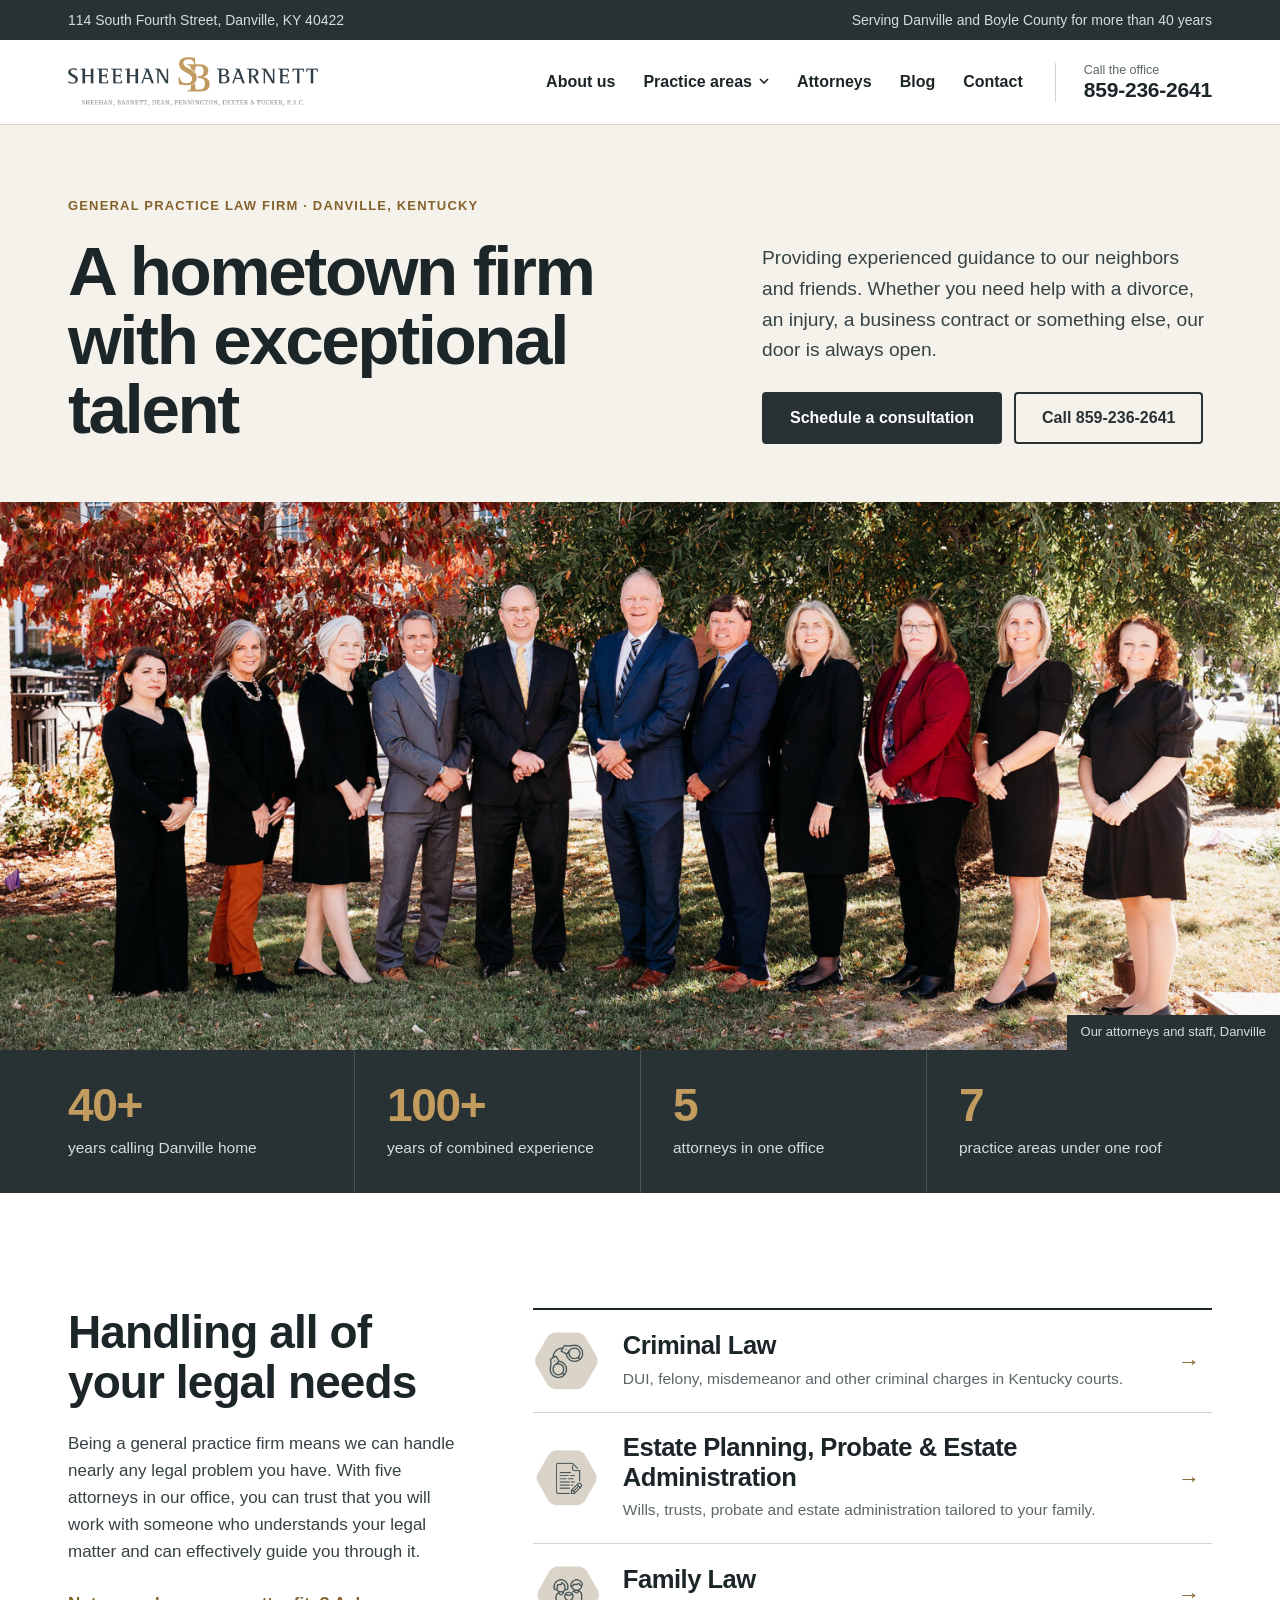
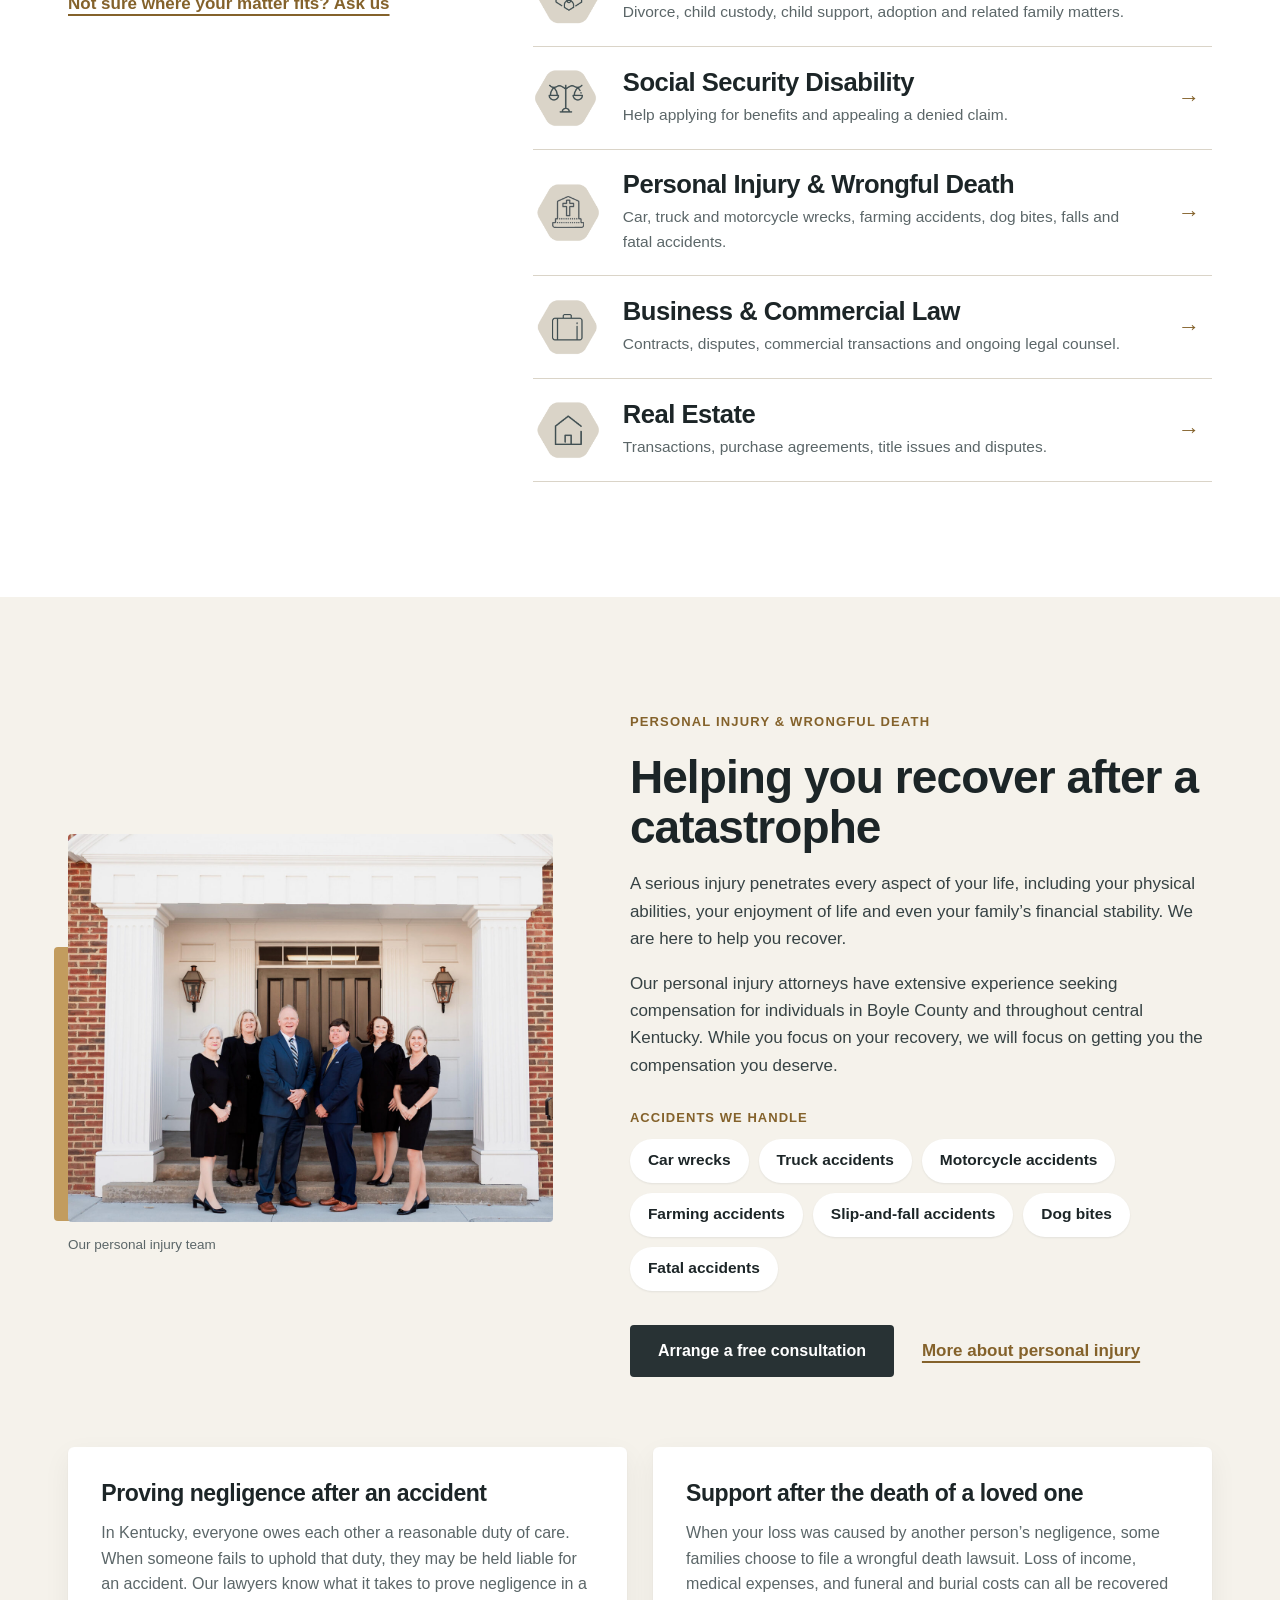
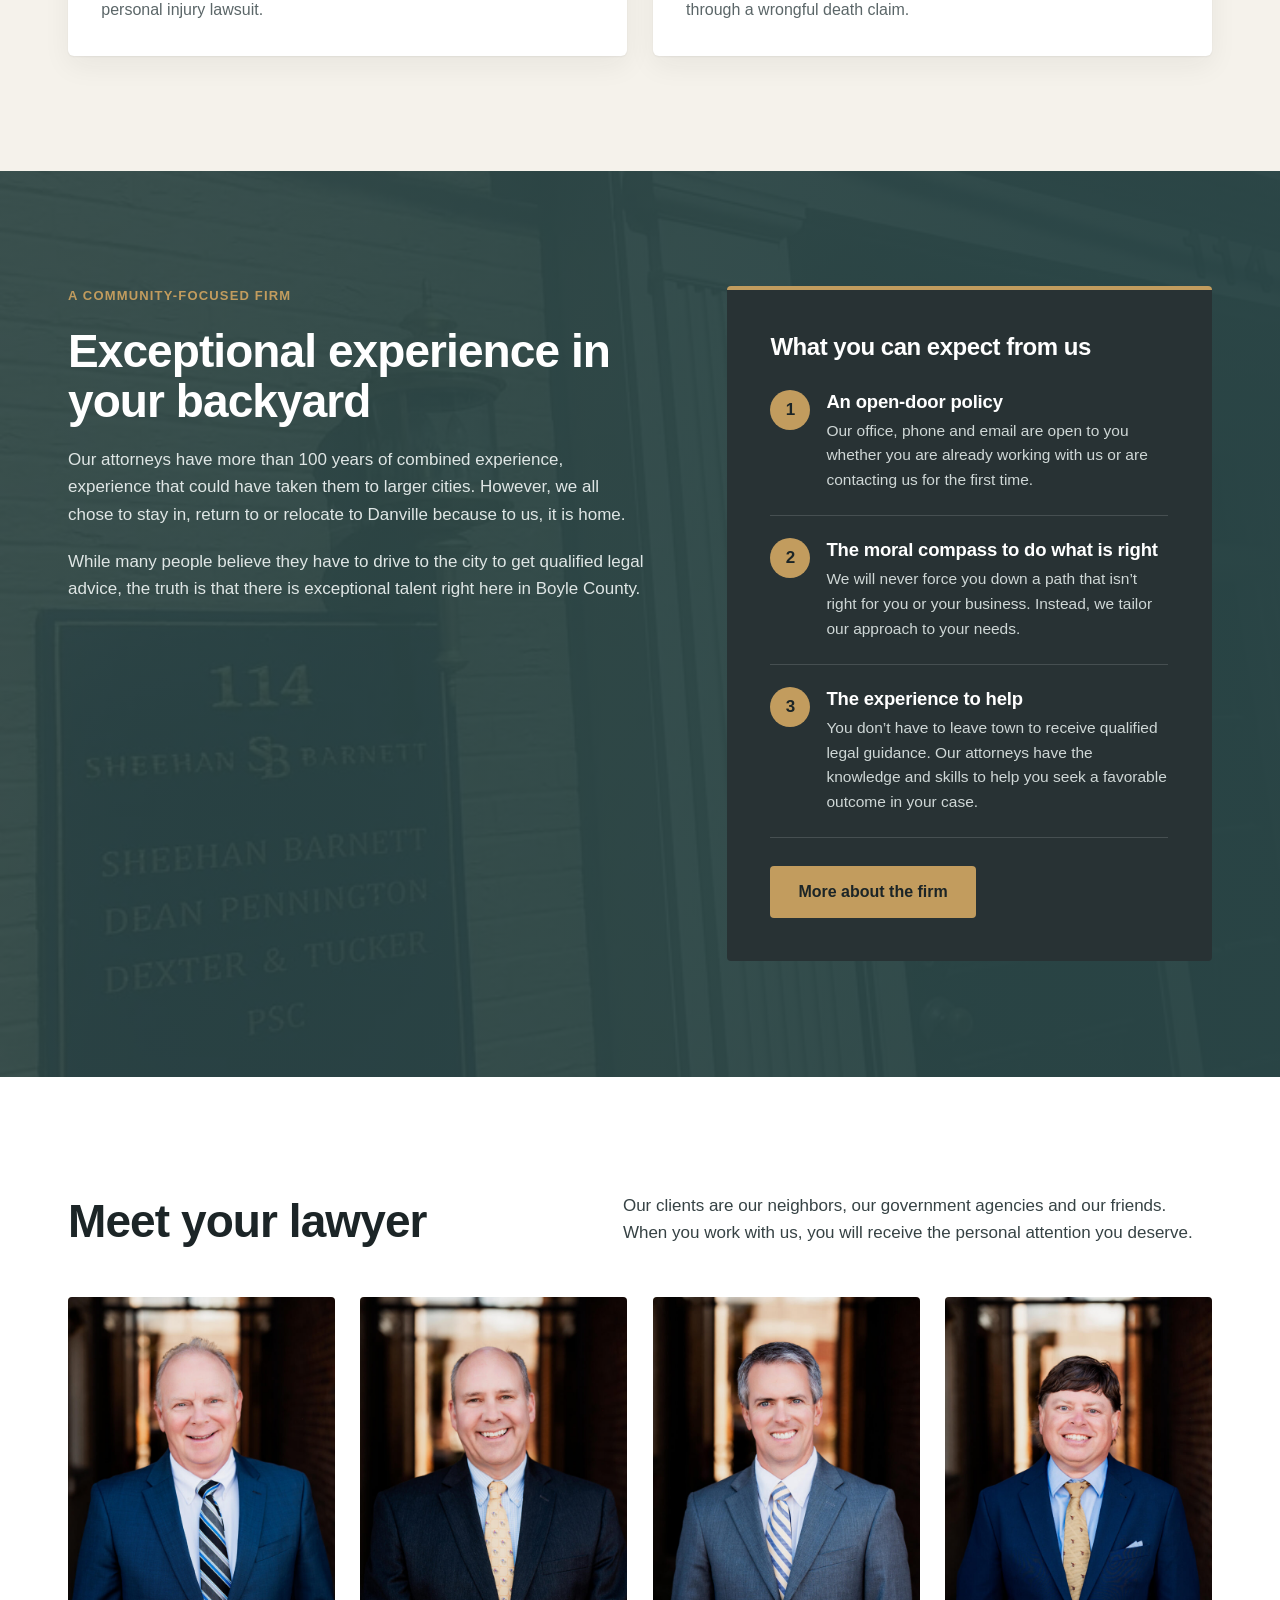
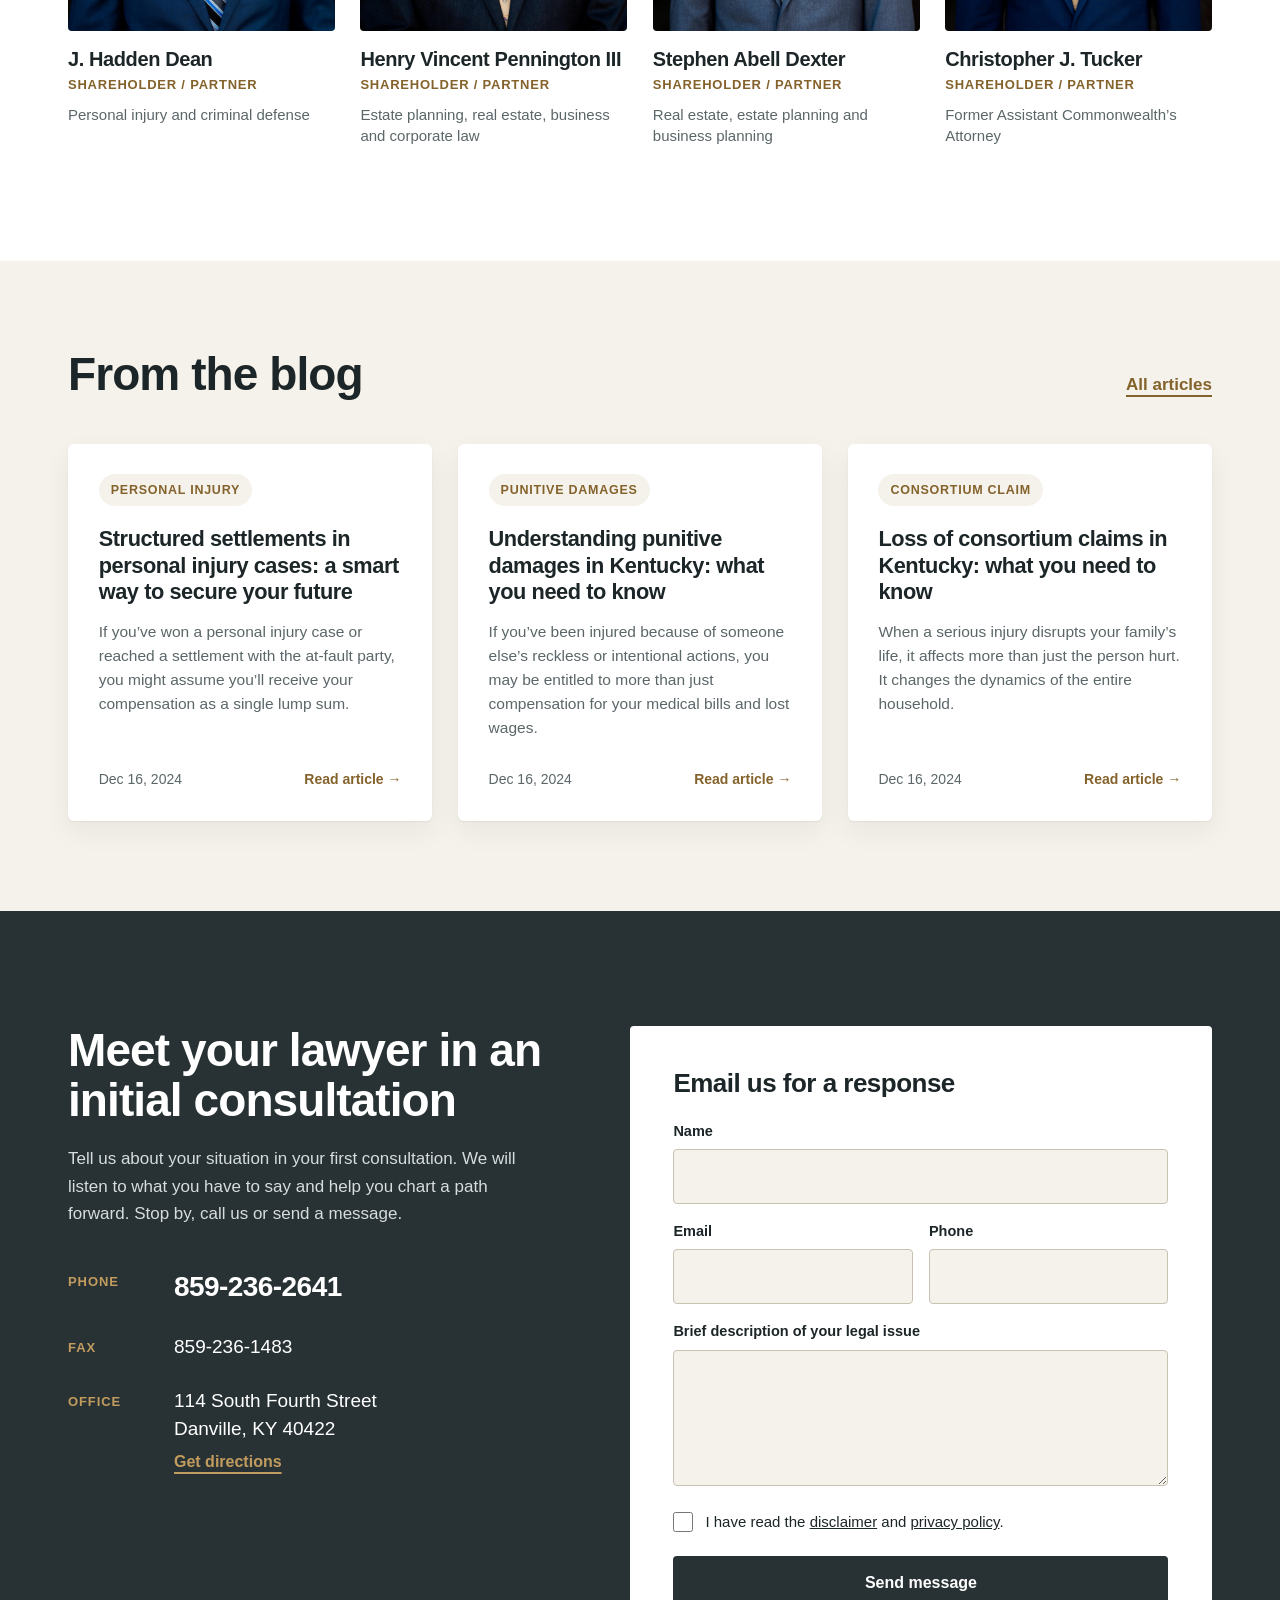
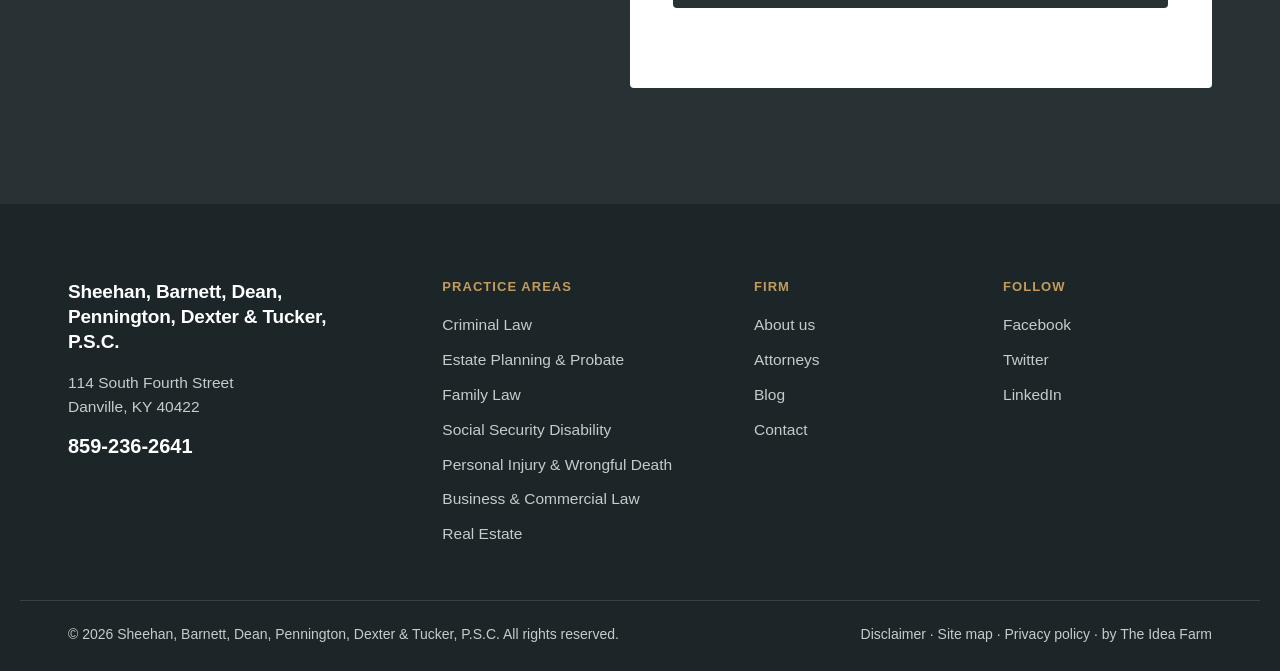
==== commit edf18a7a: "Add files via upload" ====
--- a/index-fullwidth.html
+++ b/index-fullwidth.html
@@ -152,6 +152,50 @@
           <span class="p-body"><span class="p-name">Real Estate</span><span class="p-desc">Transactions, purchase agreements, title issues and disputes.</span></span>
           <span class="p-arrow" aria-hidden="true">→</span></a></li>
       </ul>
+    </div>
+  </section>
+
+  <!-- Personal injury -->
+  <section class="pi" id="personal-injury">
+    <div class="wrap pi-in">
+      <figure class="pi-photo reveal">
+        <img src="images/personal-injury.jpg" width="1280" height="1022" loading="lazy" alt="The firm’s personal injury team standing on the front steps of the office">
+        <figcaption>Our personal injury team</figcaption>
+      </figure>
+
+      <div class="pi-copy">
+        <p class="kicker">Personal injury &amp; wrongful death</p>
+        <h2>Helping you recover after a catastrophe</h2>
+        <p>A serious injury penetrates every aspect of your life, including your physical abilities, your enjoyment of life and even your family’s financial stability. We are here to help you recover.</p>
+        <p>Our personal injury attorneys have extensive experience seeking compensation for individuals in Boyle County and throughout central Kentucky. While you focus on your recovery, we will focus on getting you the compensation you deserve.</p>
+
+        <h3 class="pi-sub">Accidents we handle</h3>
+        <ul class="pi-chips">
+          <li><a href="https://danvillekylaw.com/personal-injury-wrongful-death/car-wrecks-and-what-to-do-after-an-accident/">Car wrecks</a></li>
+          <li><a href="https://danvillekylaw.com/personal-injury-wrongful-death/truck-accidents/">Truck accidents</a></li>
+          <li><a href="https://danvillekylaw.com/personal-injury-wrongful-death/motorcycle-accidents/">Motorcycle accidents</a></li>
+          <li><a href="https://danvillekylaw.com/personal-injury-wrongful-death/farming-accidents/">Farming accidents</a></li>
+          <li><a href="https://danvillekylaw.com/personal-injury-wrongful-death/slip-and-fall-accidents/">Slip-and-fall accidents</a></li>
+          <li><a href="https://danvillekylaw.com/personal-injury-wrongful-death/dog-bites/">Dog bites</a></li>
+          <li><a href="https://danvillekylaw.com/personal-injury-wrongful-death/fatal-accidents/">Fatal accidents</a></li>
+        </ul>
+
+        <div class="pi-actions">
+          <a class="btn btn-dark" href="#contact">Arrange a free consultation</a>
+          <a class="textlink" href="https://danvillekylaw.com/personal-injury-wrongful-death/">More about personal injury</a>
+        </div>
+      </div>
+    </div>
+
+    <div class="wrap pi-notes">
+      <div class="pi-note reveal">
+        <h3>Proving negligence after an accident</h3>
+        <p>In Kentucky, everyone owes each other a reasonable duty of care. When someone fails to uphold that duty, they may be held liable for an accident. Our lawyers know what it takes to prove negligence in a personal injury lawsuit.</p>
+      </div>
+      <div class="pi-note reveal">
+        <h3>Support after the death of a loved one</h3>
+        <p>When your loss was caused by another person’s negligence, some families choose to file a wrongful death lawsuit. Loss of income, medical expenses, and funeral and burial costs can all be recovered through a wrongful death claim.</p>
+      </div>
     </div>
   </section>
 
--- a/css/style.css
+++ b/css/style.css
@@ -420,3 +420,67 @@
   }
   .dock .dock-gold { background: var(--gold); color: var(--ink); }
 }
+
+/* Transparent header over a full-screen hero (index.html) */
+.overlay-header .topbar {
+  position: relative; z-index: 51; background: transparent; color: #e6eaea;
+  border-bottom: 1px solid rgba(255, 255, 255, .16);
+}
+.overlay-header .header { transition: background .3s, border-color .3s, box-shadow .3s; }
+.overlay-header .header:not(.is-stuck):not(.is-open) { background: transparent; border-bottom-color: transparent; }
+.overlay-header .header:not(.is-stuck):not(.is-open) .logo img { filter: brightness(0) invert(1); }
+.overlay-header .logo img { transition: filter .3s; }
+.overlay-header .header:not(.is-stuck):not(.is-open) .nav > a,
+.overlay-header .header:not(.is-stuck):not(.is-open) .nav-drop-btn,
+.overlay-header .header:not(.is-stuck):not(.is-open) .header-call-num { color: #fff; }
+.overlay-header .header:not(.is-stuck):not(.is-open) .header-call-label { color: #d7dcdc; }
+.overlay-header .header:not(.is-stuck):not(.is-open) .header-call { border-left-color: rgba(255, 255, 255, .3); }
+.overlay-header .header:not(.is-stuck):not(.is-open) .header-call:hover .header-call-num { color: var(--gold); }
+.overlay-header .header:not(.is-stuck):not(.is-open) .burger span { background: #fff; }
+.drop a { color: var(--ink); }
+
+.overlay-header .hero-bg {
+  margin-top: calc(-1 * var(--top-h, 124px));
+  min-height: 100vh; min-height: 100svh;
+  display: flex; flex-direction: column;
+}
+.overlay-header .hero-bg-in { flex: 1; width: 100%; min-height: 0; padding-top: calc(var(--top-h, 124px) + clamp(32px, 5vw, 64px)); }
+.overlay-header .hero-bg-img::before {
+  content: ""; position: absolute; left: 0; right: 0; top: 0; height: 220px; z-index: 1;
+  background: linear-gradient(180deg, rgba(28, 37, 39, .72) 0%, rgba(28, 37, 39, 0) 100%);
+}
+
+/* Personal injury */
+.pi { background: var(--paper); padding: clamp(64px, 9vw, 124px) 0; }
+.pi-in { display: grid; grid-template-columns: minmax(0, 5fr) minmax(0, 6fr); gap: clamp(36px, 6vw, 88px); align-items: center; }
+.pi-photo { position: relative; }
+.pi-photo::before {
+  content: ""; position: absolute; left: -14px; bottom: 34px; width: 55%; height: 65%;
+  background: var(--gold); border-radius: 4px;
+}
+.pi-photo img { position: relative; width: 100%; aspect-ratio: 5 / 4; object-fit: cover; border-radius: 4px; }
+.pi-photo figcaption { position: relative; margin-top: 12px; font-size: 13.5px; color: var(--muted); }
+.pi-copy > p:not(.kicker) { margin-top: 18px; color: #364244; }
+.pi-sub { margin-top: 32px; font-size: 13px; letter-spacing: .08em; text-transform: uppercase; color: var(--gold-deep); }
+.pi-chips { display: flex; flex-wrap: wrap; gap: 10px; margin-top: 14px; }
+.pi-chips a {
+  display: inline-flex; align-items: center; min-height: 44px; padding: 0 18px;
+  background: #fff; border-radius: 100px; font-size: 15.5px; font-weight: 600; text-decoration: none;
+  box-shadow: 0 1px 2px rgba(28, 37, 39, .08);
+  transition: background .2s, color .2s;
+}
+.pi-chips a:hover { background: var(--slate); color: #fff; }
+.pi-actions { display: flex; flex-wrap: wrap; align-items: center; gap: 16px 28px; margin-top: 34px; }
+.pi-notes { display: grid; grid-template-columns: 1fr 1fr; gap: clamp(16px, 2vw, 28px); margin-top: clamp(44px, 5.5vw, 76px); }
+.pi-note { background: #fff; border-radius: 6px; padding: clamp(24px, 2.6vw, 36px); box-shadow: 0 1px 2px rgba(28, 37, 39, .06), 0 10px 28px rgba(28, 37, 39, .06); }
+.pi-note h3 { font-size: clamp(20px, 1.8vw, 24px); line-height: 1.2; }
+.pi-note p { margin-top: 12px; font-size: 16px; color: var(--muted); }
+.pi-notes .reveal:nth-child(2) { transition-delay: .08s; }
+
+@media (max-width: 1080px) {
+  .pi-in, .pi-notes { grid-template-columns: 1fr; }
+  .pi-photo::before { left: -8px; }
+}
+@media (max-width: 640px) {
+  .pi-actions .btn { width: 100%; }
+}
